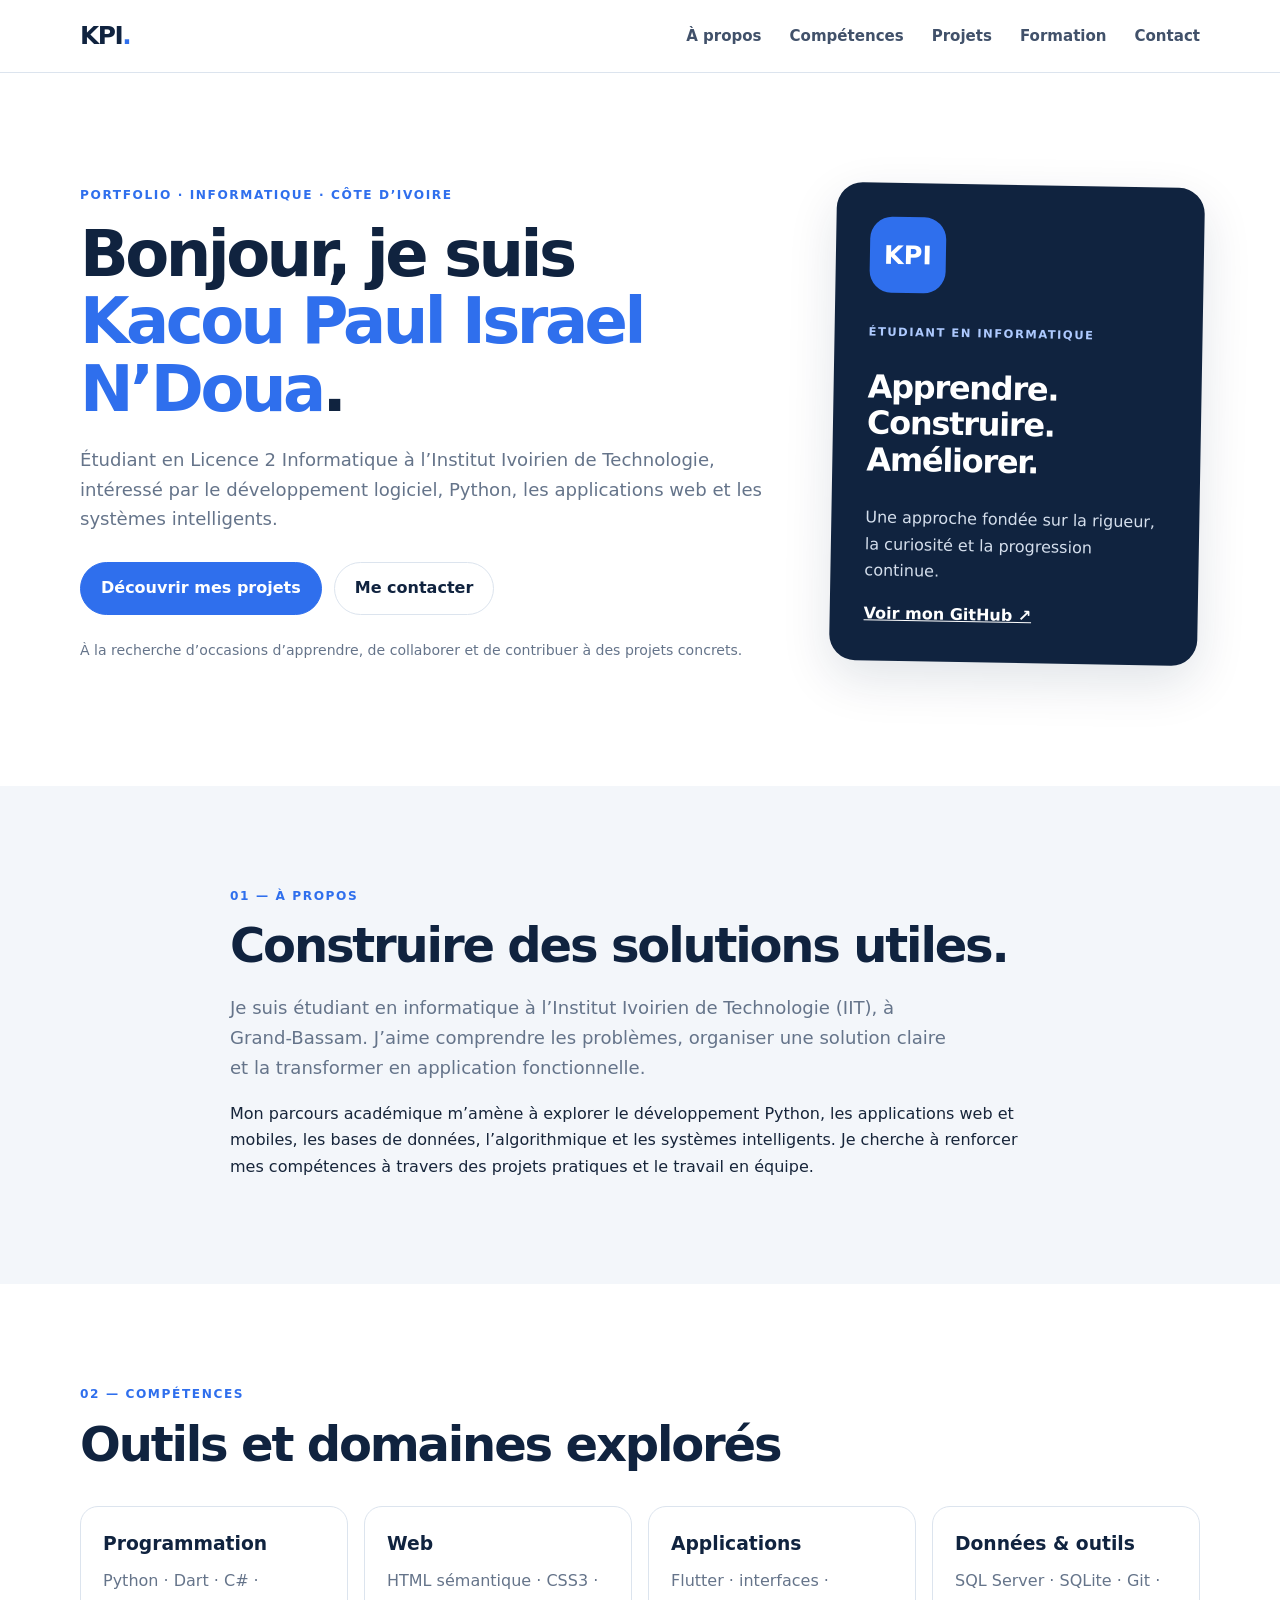
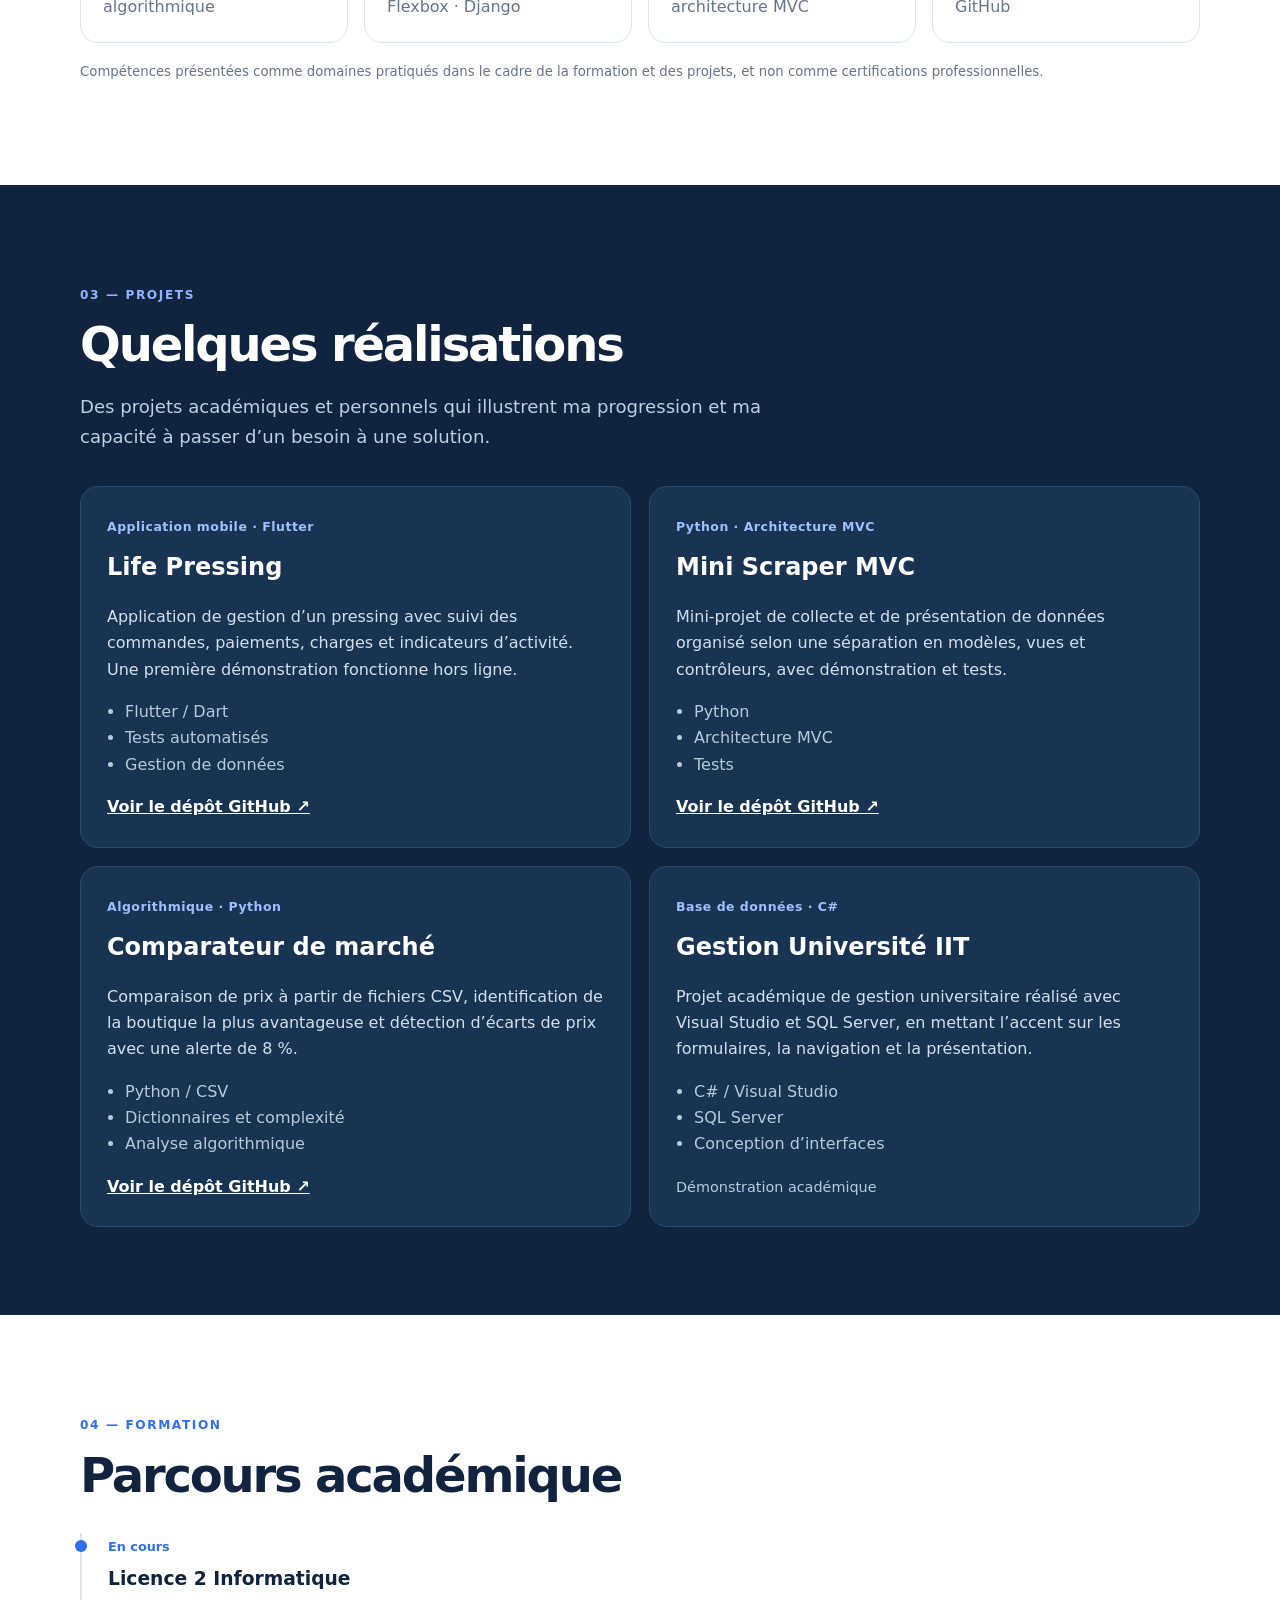
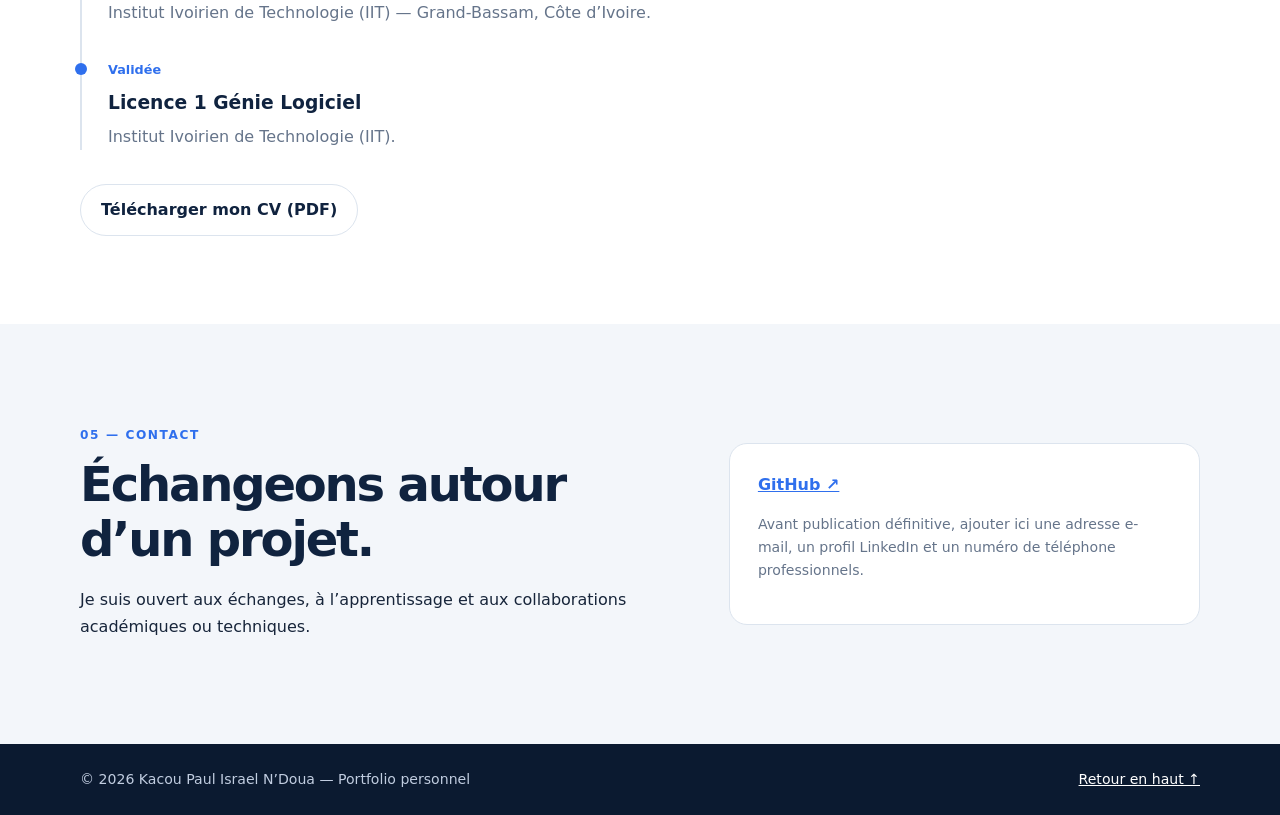
==== index.html @ eb64b31b "feat: publier portfolio et projets acadÃ©miques" ====
<!doctype html>
<html lang="fr">
<head>
  <meta charset="utf-8">
  <meta name="viewport" content="width=device-width, initial-scale=1">
  <meta name="description" content="Portfolio de Kacou Paul Israel N’Doua, étudiant en informatique à l’Institut Ivoirien de Technologie.">
  <meta name="theme-color" content="#10233f">
  <title>Kacou Paul Israel N’Doua — Portfolio</title>
  <link rel="stylesheet" href="style.css">
</head>
<body>
  <a class="skip-link" href="#contenu">Aller au contenu</a>
  <header class="site-header">
    <nav class="nav container" aria-label="Navigation principale">
      <a class="brand" href="#accueil" aria-label="Accueil">KPI<span>.</span></a>
      <button class="nav-toggle" aria-expanded="false" aria-controls="nav-links" aria-label="Ouvrir le menu">☰</button>
      <ul id="nav-links" class="nav-links">
        <li><a href="#apropos">À propos</a></li><li><a href="#competences">Compétences</a></li>
        <li><a href="#projets">Projets</a></li><li><a href="#formation">Formation</a></li><li><a href="#contact">Contact</a></li>
      </ul>
    </nav>
  </header>

  <main id="contenu">
    <section id="accueil" class="hero container">
      <div class="hero-copy">
        <p class="eyebrow">PORTFOLIO · INFORMATIQUE · CÔTE D’IVOIRE</p>
        <h1>Bonjour, je suis <span>Kacou Paul Israel N’Doua</span>.</h1>
        <p class="hero-lead">Étudiant en Licence 2 Informatique à l’Institut Ivoirien de Technologie, intéressé par le développement logiciel, Python, les applications web et les systèmes intelligents.</p>
        <div class="hero-actions"><a class="button primary" href="#projets">Découvrir mes projets</a><a class="button secondary" href="#contact">Me contacter</a></div>
        <p class="availability">À la recherche d’occasions d’apprendre, de collaborer et de contribuer à des projets concrets.</p>
      </div>
      <aside class="hero-card" aria-label="Présentation rapide">
        <div class="monogram">KPI</div><p class="card-label">ÉTUDIANT EN INFORMATIQUE</p><h2>Apprendre.<br>Construire.<br>Améliorer.</h2>
        <p>Une approche fondée sur la rigueur, la curiosité et la progression continue.</p>
        <a href="https://github.com/ndouakacoupaulisrael-boop" target="_blank" rel="noopener noreferrer">Voir mon GitHub ↗</a>
      </aside>
    </section>

    <section id="apropos" class="section section-soft"><div class="container narrow">
      <p class="eyebrow">01 — À PROPOS</p><h2 class="section-title">Construire des solutions utiles.</h2>
      <p class="section-intro">Je suis étudiant en informatique à l’Institut Ivoirien de Technologie (IIT), à Grand-Bassam. J’aime comprendre les problèmes, organiser une solution claire et la transformer en application fonctionnelle.</p>
      <p>Mon parcours académique m’amène à explorer le développement Python, les applications web et mobiles, les bases de données, l’algorithmique et les systèmes intelligents. Je cherche à renforcer mes compétences à travers des projets pratiques et le travail en équipe.</p>
    </div></section>

    <section id="competences" class="section container">
      <p class="eyebrow">02 — COMPÉTENCES</p><h2 class="section-title">Outils et domaines explorés</h2>
      <div class="skill-grid">
        <article class="skill-card"><h3>Programmation</h3><p>Python · Dart · C# · algorithmique</p></article>
        <article class="skill-card"><h3>Web</h3><p>HTML sémantique · CSS3 · Flexbox · Django</p></article>
        <article class="skill-card"><h3>Applications</h3><p>Flutter · interfaces · architecture MVC</p></article>
        <article class="skill-card"><h3>Données & outils</h3><p>SQL Server · SQLite · Git · GitHub</p></article>
      </div>
      <p class="small-note">Compétences présentées comme domaines pratiqués dans le cadre de la formation et des projets, et non comme certifications professionnelles.</p>
    </section>

    <section id="projets" class="section section-dark"><div class="container">
      <p class="eyebrow">03 — PROJETS</p><h2 class="section-title">Quelques réalisations</h2>
      <p class="section-intro">Des projets académiques et personnels qui illustrent ma progression et ma capacité à passer d’un besoin à une solution.</p>
      <div class="project-grid">
        <article class="project-card"><span class="project-type">Application mobile · Flutter</span><h3>Life Pressing</h3><p>Application de gestion d’un pressing avec suivi des commandes, paiements, charges et indicateurs d’activité. Une première démonstration fonctionne hors ligne.</p><ul><li>Flutter / Dart</li><li>Tests automatisés</li><li>Gestion de données</li></ul><a href="https://github.com/ndouakacoupaulisrael-boop/life-pressing" target="_blank" rel="noopener noreferrer">Voir le dépôt GitHub ↗</a></article>
        <article class="project-card"><span class="project-type">Python · Architecture MVC</span><h3>Mini Scraper MVC</h3><p>Mini-projet de collecte et de présentation de données organisé selon une séparation en modèles, vues et contrôleurs, avec démonstration et tests.</p><ul><li>Python</li><li>Architecture MVC</li><li>Tests</li></ul><a href="https://github.com/ndouakacoupaulisrael-boop/mini-scraper-mvc" target="_blank" rel="noopener noreferrer">Voir le dépôt GitHub ↗</a></article>
        <article class="project-card"><span class="project-type">Algorithmique · Python</span><h3>Comparateur de marché</h3><p>Comparaison de prix à partir de fichiers CSV, identification de la boutique la plus avantageuse et détection d’écarts de prix avec une alerte de 8 %.</p><ul><li>Python / CSV</li><li>Dictionnaires et complexité</li><li>Analyse algorithmique</li></ul><a href="https://github.com/ndouakacoupaulisrael-boop/comparateur-marche-algorithmique" target="_blank" rel="noopener noreferrer">Voir le dépôt GitHub ↗</a></article>
        <article class="project-card"><span class="project-type">Base de données · C#</span><h3>Gestion Université IIT</h3><p>Projet académique de gestion universitaire réalisé avec Visual Studio et SQL Server, en mettant l’accent sur les formulaires, la navigation et la présentation.</p><ul><li>C# / Visual Studio</li><li>SQL Server</li><li>Conception d’interfaces</li></ul><span class="project-private">Démonstration académique</span></article>
      </div>
    </div></section>

    <section id="formation" class="section container">
      <p class="eyebrow">04 — FORMATION</p><h2 class="section-title">Parcours académique</h2>
      <div class="timeline"><article><span>En cours</span><h3>Licence 2 Informatique</h3><p>Institut Ivoirien de Technologie (IIT) — Grand-Bassam, Côte d’Ivoire.</p></article><article><span>Validée</span><h3>Licence 1 Génie Logiciel</h3><p>Institut Ivoirien de Technologie (IIT).</p></article></div>
      <a class="button secondary" href="cv.pdf" download>Télécharger mon CV (PDF)</a>
    </section>

    <section id="contact" class="section section-soft"><div class="container contact-layout">
      <div><p class="eyebrow">05 — CONTACT</p><h2 class="section-title">Échangeons autour d’un projet.</h2><p>Je suis ouvert aux échanges, à l’apprentissage et aux collaborations académiques ou techniques.</p></div>
      <div class="contact-card"><a href="https://github.com/ndouakacoupaulisrael-boop" target="_blank" rel="noopener noreferrer">GitHub ↗</a><p class="contact-placeholder">Avant publication définitive, ajouter ici une adresse e-mail, un profil LinkedIn et un numéro de téléphone professionnels.</p></div>
    </div></section>
  </main>
  <footer class="footer"><div class="container"><p>© <span id="year">2026</span> Kacou Paul Israel N’Doua — Portfolio personnel</p><a href="#accueil">Retour en haut ↑</a></div></footer>
  <script src="script.js" defer></script>
</body>
</html>
---- style.css ----
:root{--navy:#10233f;--navy-2:#183657;--blue:#2f6fed;--ink:#17253a;--muted:#65748a;--line:#dce4ee;--paper:#fff;--soft:#f3f6fa;--radius:18px;--shadow:0 18px 50px rgba(10,35,65,.12)}
*{box-sizing:border-box}html{scroll-behavior:smooth;scroll-padding-top:84px}body{margin:0;color:var(--ink);font-family:Inter,ui-sans-serif,system-ui,-apple-system,"Segoe UI",sans-serif;line-height:1.65}a{color:inherit}.container{width:min(1120px,calc(100% - 40px));margin-inline:auto}.narrow{max-width:820px}.skip-link{position:absolute;left:-999px;top:8px;background:#fff;padding:10px;z-index:20}.skip-link:focus{left:10px}.site-header{position:sticky;top:0;z-index:10;background:rgba(255,255,255,.94);backdrop-filter:blur(14px);border-bottom:1px solid var(--line)}.nav{height:72px;display:flex;align-items:center;justify-content:space-between}.brand{text-decoration:none;font-size:1.55rem;font-weight:850;letter-spacing:-.06em;color:var(--navy)}.brand span{color:var(--blue)}.nav-links{display:flex;gap:28px;list-style:none;margin:0;padding:0}.nav-links a{text-decoration:none;font-size:.94rem;font-weight:650;color:#41516a}.nav-links a:hover,.nav-links a:focus{color:var(--blue)}.nav-toggle{display:none;border:0;background:transparent;font-size:1.5rem}.hero{display:grid;grid-template-columns:1.3fr .7fr;gap:70px;align-items:center;padding-block:100px 110px}.eyebrow{color:var(--blue);font-size:.76rem;font-weight:800;letter-spacing:.13em}.hero h1{font-size:clamp(2.5rem,5vw,4.55rem);line-height:1.05;letter-spacing:-.055em;margin:16px 0 22px;color:var(--navy)}.hero h1 span{color:var(--blue)}.hero-lead,.section-intro{font-size:1.13rem;color:var(--muted);max-width:720px}.hero-actions{display:flex;gap:12px;flex-wrap:wrap;margin-top:28px}.button{display:inline-flex;align-items:center;justify-content:center;padding:12px 20px;border-radius:999px;text-decoration:none;font-weight:750;border:1px solid var(--line)}.button.primary{background:var(--blue);color:#fff;border-color:var(--blue)}.button.secondary{background:#fff;color:var(--navy)}.availability{font-size:.88rem;color:var(--muted);margin-top:24px}.hero-card{background:var(--navy);color:#fff;padding:34px;border-radius:26px;box-shadow:var(--shadow);transform:rotate(1deg)}.monogram{display:grid;place-items:center;width:76px;height:76px;border-radius:22px;background:#2f6fed;font-weight:900;font-size:1.6rem}.card-label{font-size:.72rem;letter-spacing:.13em;color:#aecaff;font-weight:800;margin-top:30px}.hero-card h2{font-size:2rem;line-height:1.15;letter-spacing:-.04em}.hero-card p:not(.card-label){color:#d4deec}.hero-card a{color:#fff;font-weight:700}.section{padding-block:88px}.section-soft{background:var(--soft)}.section-title{font-size:clamp(2rem,4vw,3rem);letter-spacing:-.045em;line-height:1.15;color:var(--navy);margin:10px 0 20px}.skill-grid{display:grid;grid-template-columns:repeat(4,1fr);gap:16px;margin-top:34px}.skill-card{border:1px solid var(--line);padding:22px;border-radius:var(--radius);background:white}.skill-card h3{margin:0 0 8px;color:var(--navy)}.skill-card p{margin:0;color:var(--muted)}.small-note{font-size:.83rem;color:var(--muted);margin-top:18px}.section-dark{background:var(--navy);color:#fff}.section-dark .section-title{color:#fff}.section-dark .section-intro{color:#bfcee1}.section-dark .eyebrow{color:#8fb6ff}.project-grid{display:grid;grid-template-columns:repeat(2,1fr);gap:18px;margin-top:34px}.project-card{background:#193453;border:1px solid #2c496b;border-radius:var(--radius);padding:26px}.project-type{color:#9fc0ff;font-size:.78rem;font-weight:750;letter-spacing:.04em}.project-card h3{font-size:1.5rem;margin:9px 0}.project-card p{color:#d4dfed}.project-card ul{padding-left:18px;color:#b8c9dd}.project-card a{color:#fff;font-weight:750}.project-private{color:#b8c9dd;font-size:.9rem}.timeline{border-left:2px solid var(--line);padding-left:26px;margin:30px 0 34px}.timeline article{position:relative;margin:0 0 30px}.timeline article:before{content:"";position:absolute;width:12px;height:12px;border-radius:50%;background:var(--blue);left:-33px;top:7px}.timeline span{color:var(--blue);font-weight:800;font-size:.8rem}.timeline h3{margin:5px 0;color:var(--navy)}.timeline p{margin:0;color:var(--muted)}.contact-layout{display:grid;grid-template-columns:1fr .8fr;gap:60px;align-items:center}.contact-card{background:#fff;border:1px solid var(--line);padding:28px;border-radius:var(--radius)}.contact-card>a{font-weight:800;color:var(--blue)}.contact-placeholder{font-size:.88rem;color:var(--muted)}.footer{background:#0b1a30;color:#c1cde0;padding:24px 0}.footer .container{display:flex;justify-content:space-between;gap:20px;align-items:center}.footer p{margin:0;font-size:.88rem}.footer a{font-size:.88rem;color:#fff}
@media(max-width:850px){.hero{grid-template-columns:1fr;gap:36px;padding-block:70px}.hero-card{max-width:500px;transform:none}.skill-grid{grid-template-columns:repeat(2,1fr)}.contact-layout{grid-template-columns:1fr;gap:20px}}
@media(max-width:620px){.container{width:min(100% - 28px,1120px)}.nav{height:64px}.nav-toggle{display:block}.nav-links{display:none;position:absolute;top:64px;left:0;right:0;background:#fff;border-bottom:1px solid var(--line);padding:18px 24px 24px;flex-direction:column;gap:12px}.nav-links.open{display:flex}.hero{padding-block:55px 70px}.hero h1{font-size:2.55rem}.section{padding-block:66px}.skill-grid,.project-grid{grid-template-columns:1fr}.footer .container{align-items:flex-start;flex-direction:column;gap:8px}}
@media print{.site-header,.hero-actions,.footer,.button{display:none!important}body{font-size:11pt}.hero,.section{padding:20px 0}.section-dark{background:#fff;color:#111}.section-dark .section-title,.project-card h3{color:#111}.project-card{background:#fff;border-color:#bbb}.project-card p,.project-card ul{color:#333}}
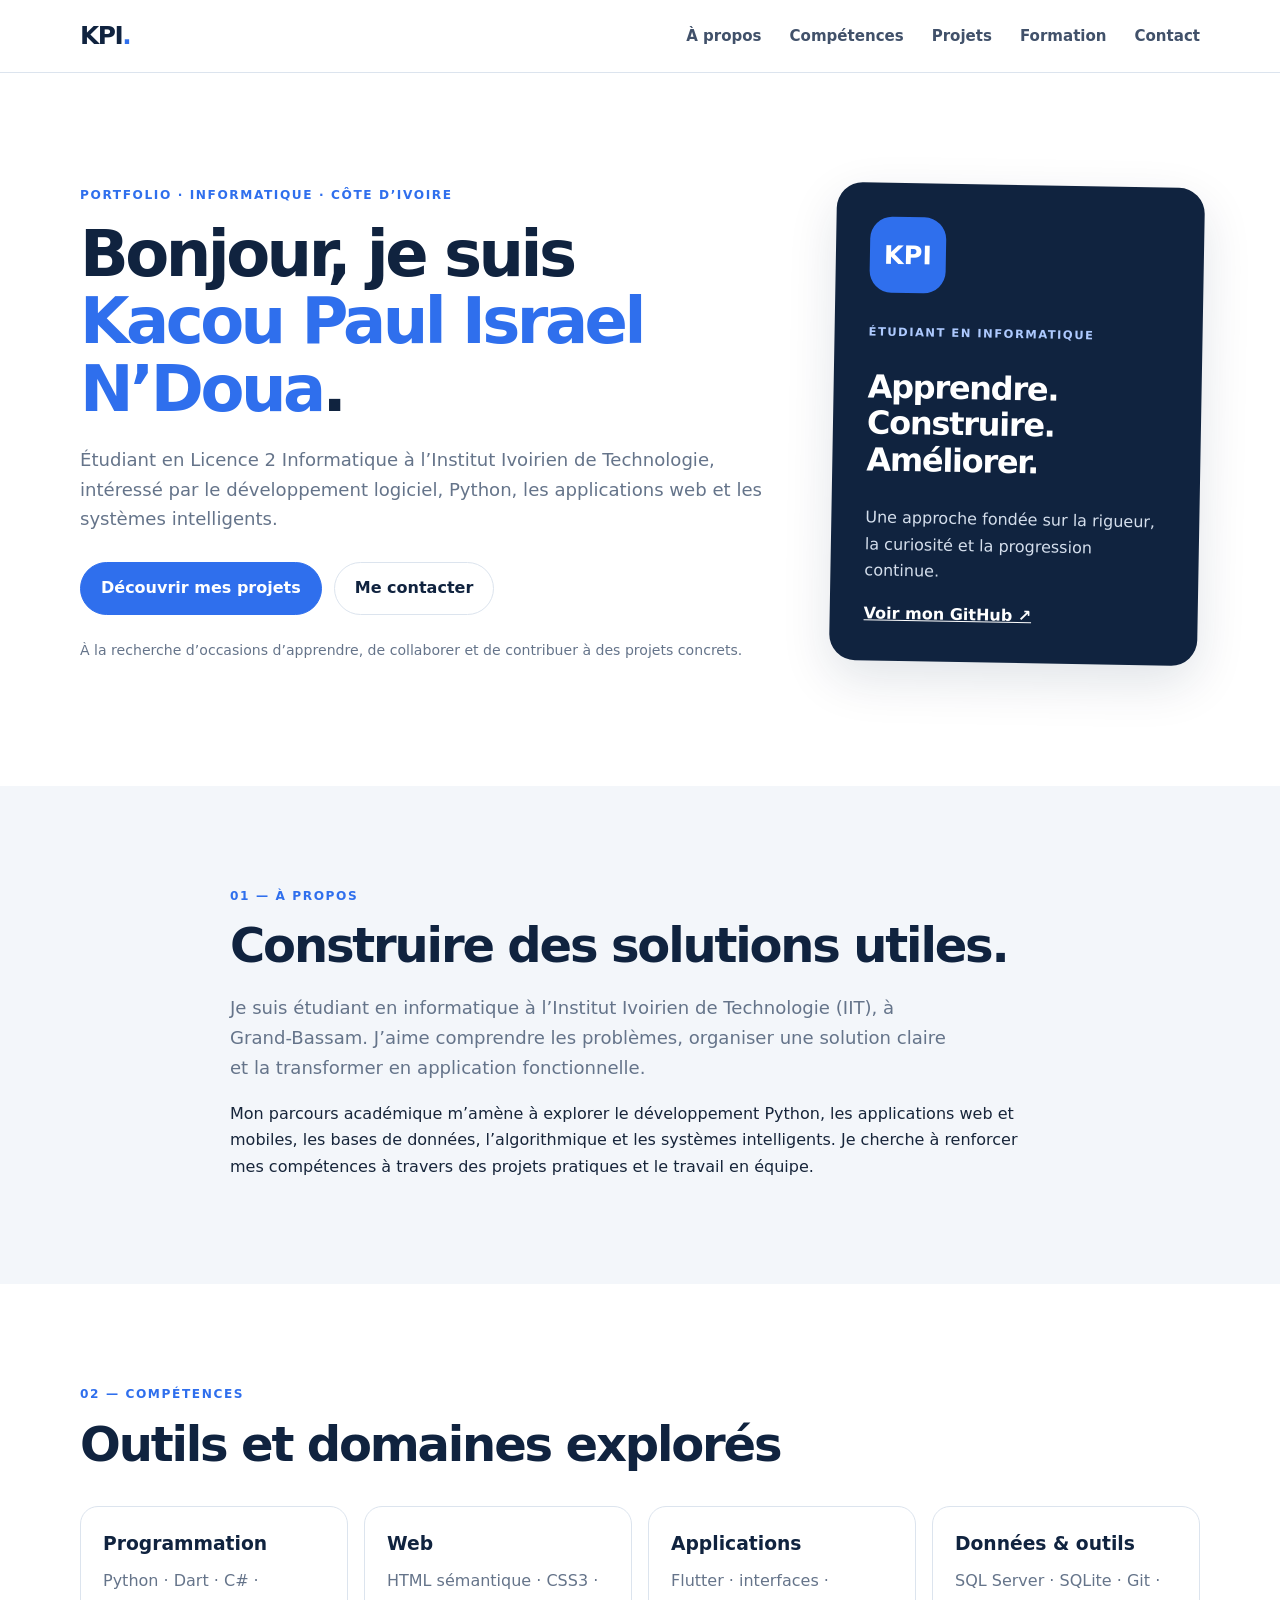
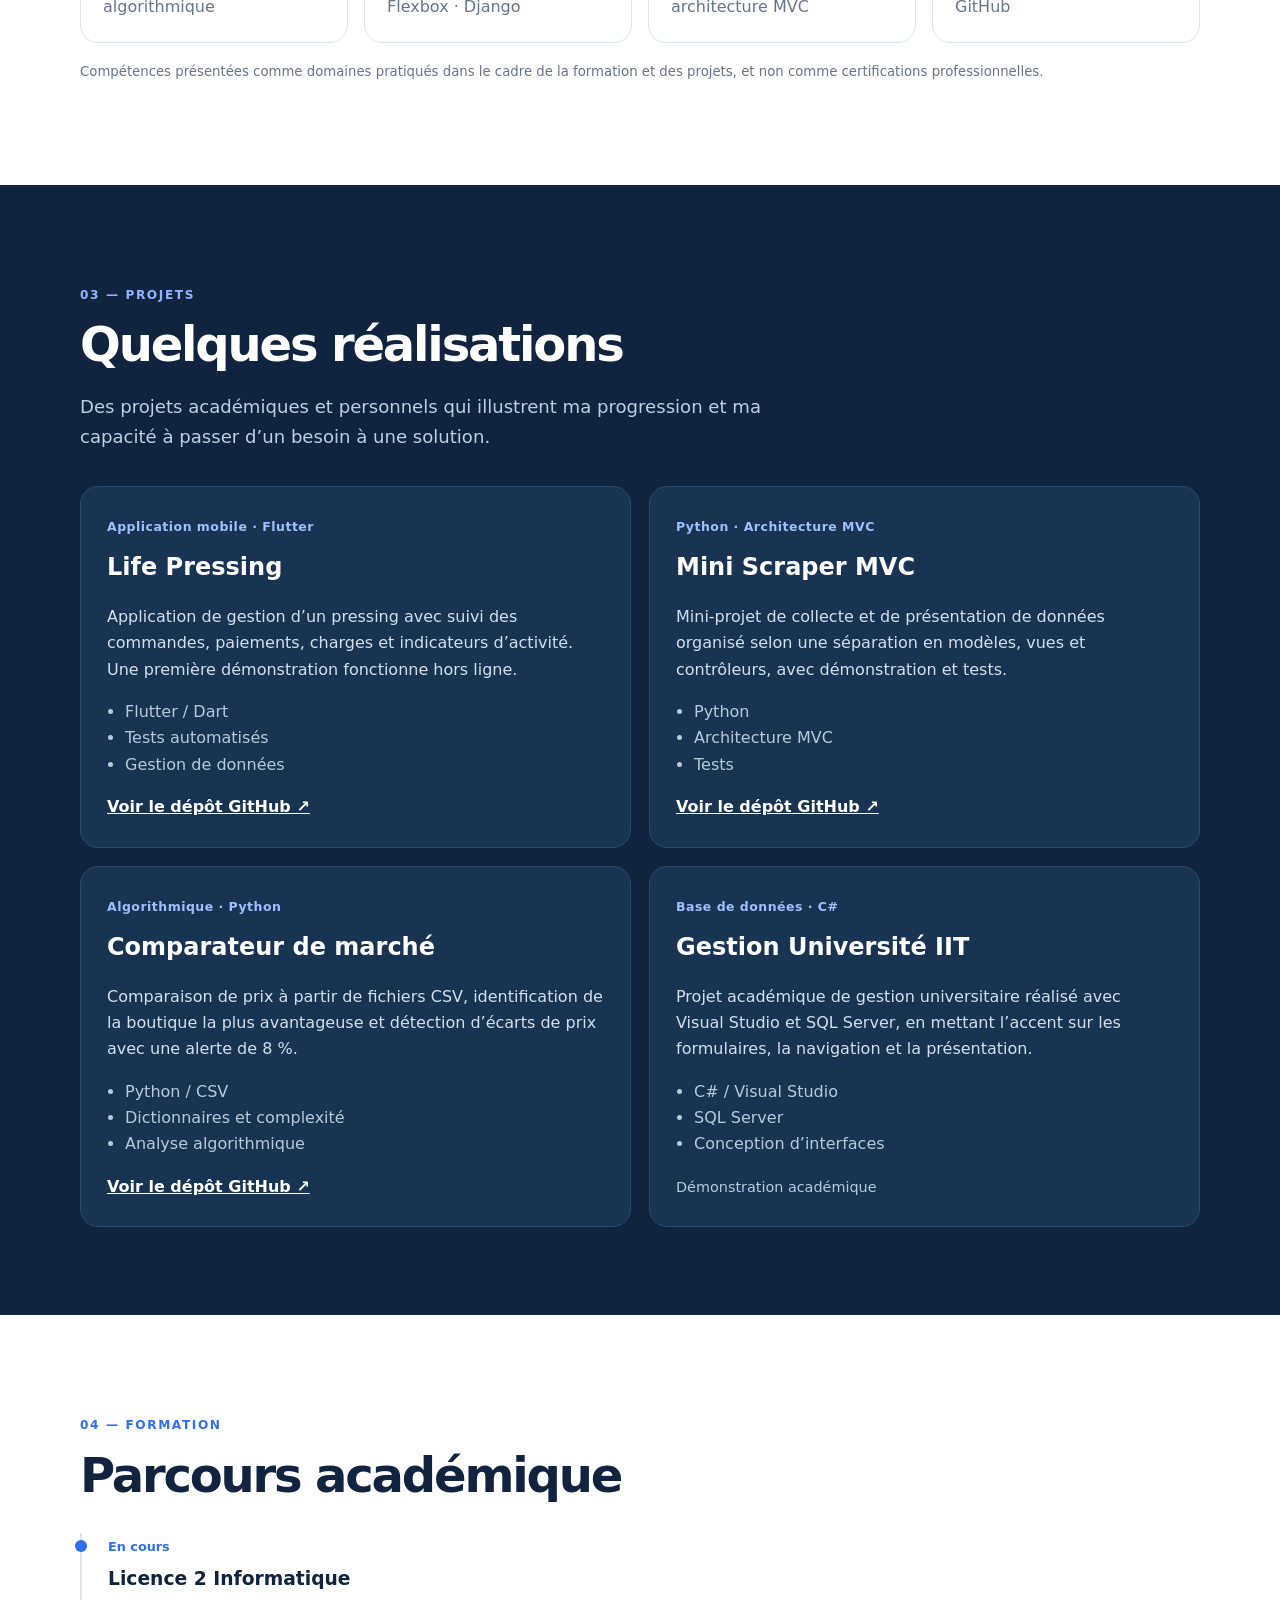
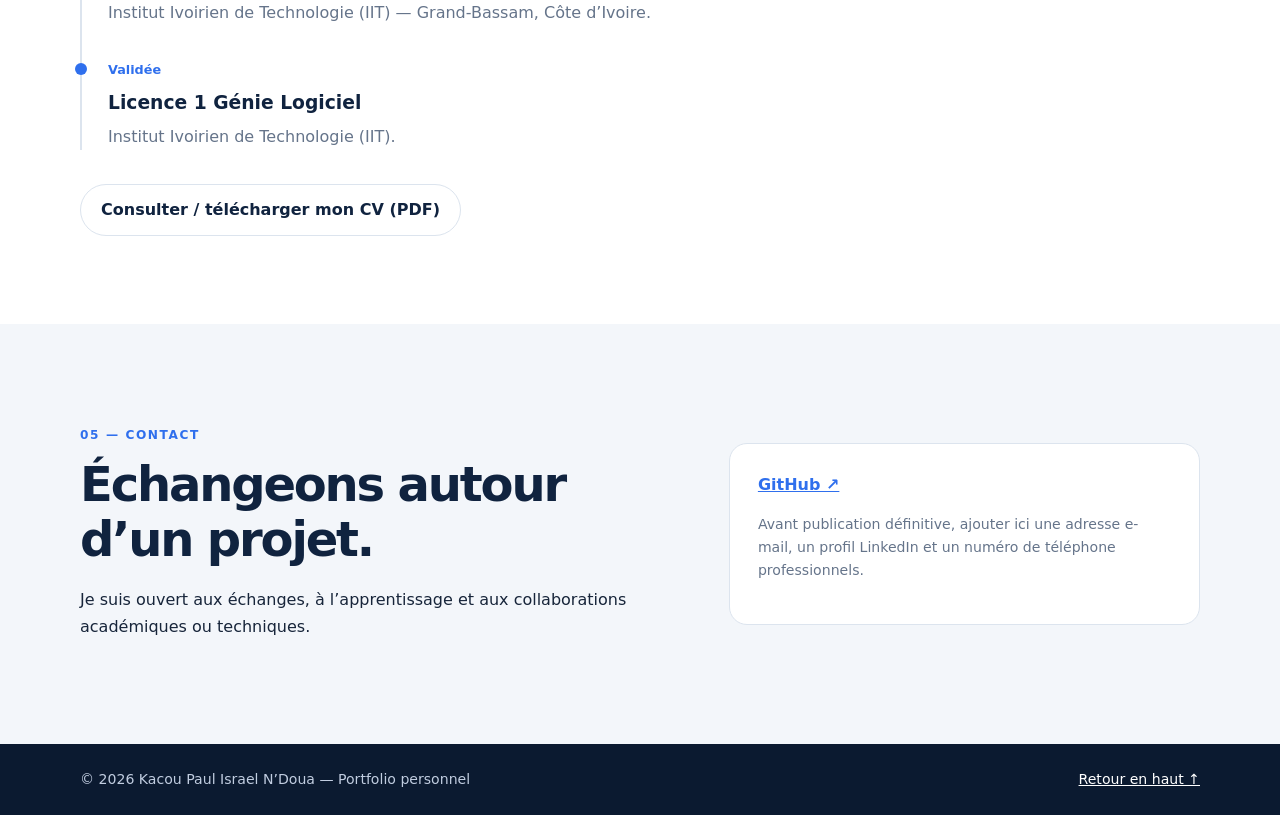
==== commit 821cd924: "fix: rendre le CV PDF accessible depuis le portfolio" ====
--- a/index.html
+++ b/index.html
@@ -68,7 +68,7 @@
     <section id="formation" class="section container">
       <p class="eyebrow">04 — FORMATION</p><h2 class="section-title">Parcours académique</h2>
       <div class="timeline"><article><span>En cours</span><h3>Licence 2 Informatique</h3><p>Institut Ivoirien de Technologie (IIT) — Grand-Bassam, Côte d’Ivoire.</p></article><article><span>Validée</span><h3>Licence 1 Génie Logiciel</h3><p>Institut Ivoirien de Technologie (IIT).</p></article></div>
-      <a class="button secondary" href="cv.pdf" download>Télécharger mon CV (PDF)</a>
+      <a class="button secondary" href="https://raw.githubusercontent.com/ndouakacoupaulisrael-boop/formation-developpeur/main/cv.pdf" target="_blank" rel="noopener noreferrer">Consulter / télécharger mon CV (PDF)</a>
     </section>
 
     <section id="contact" class="section section-soft"><div class="container contact-layout">
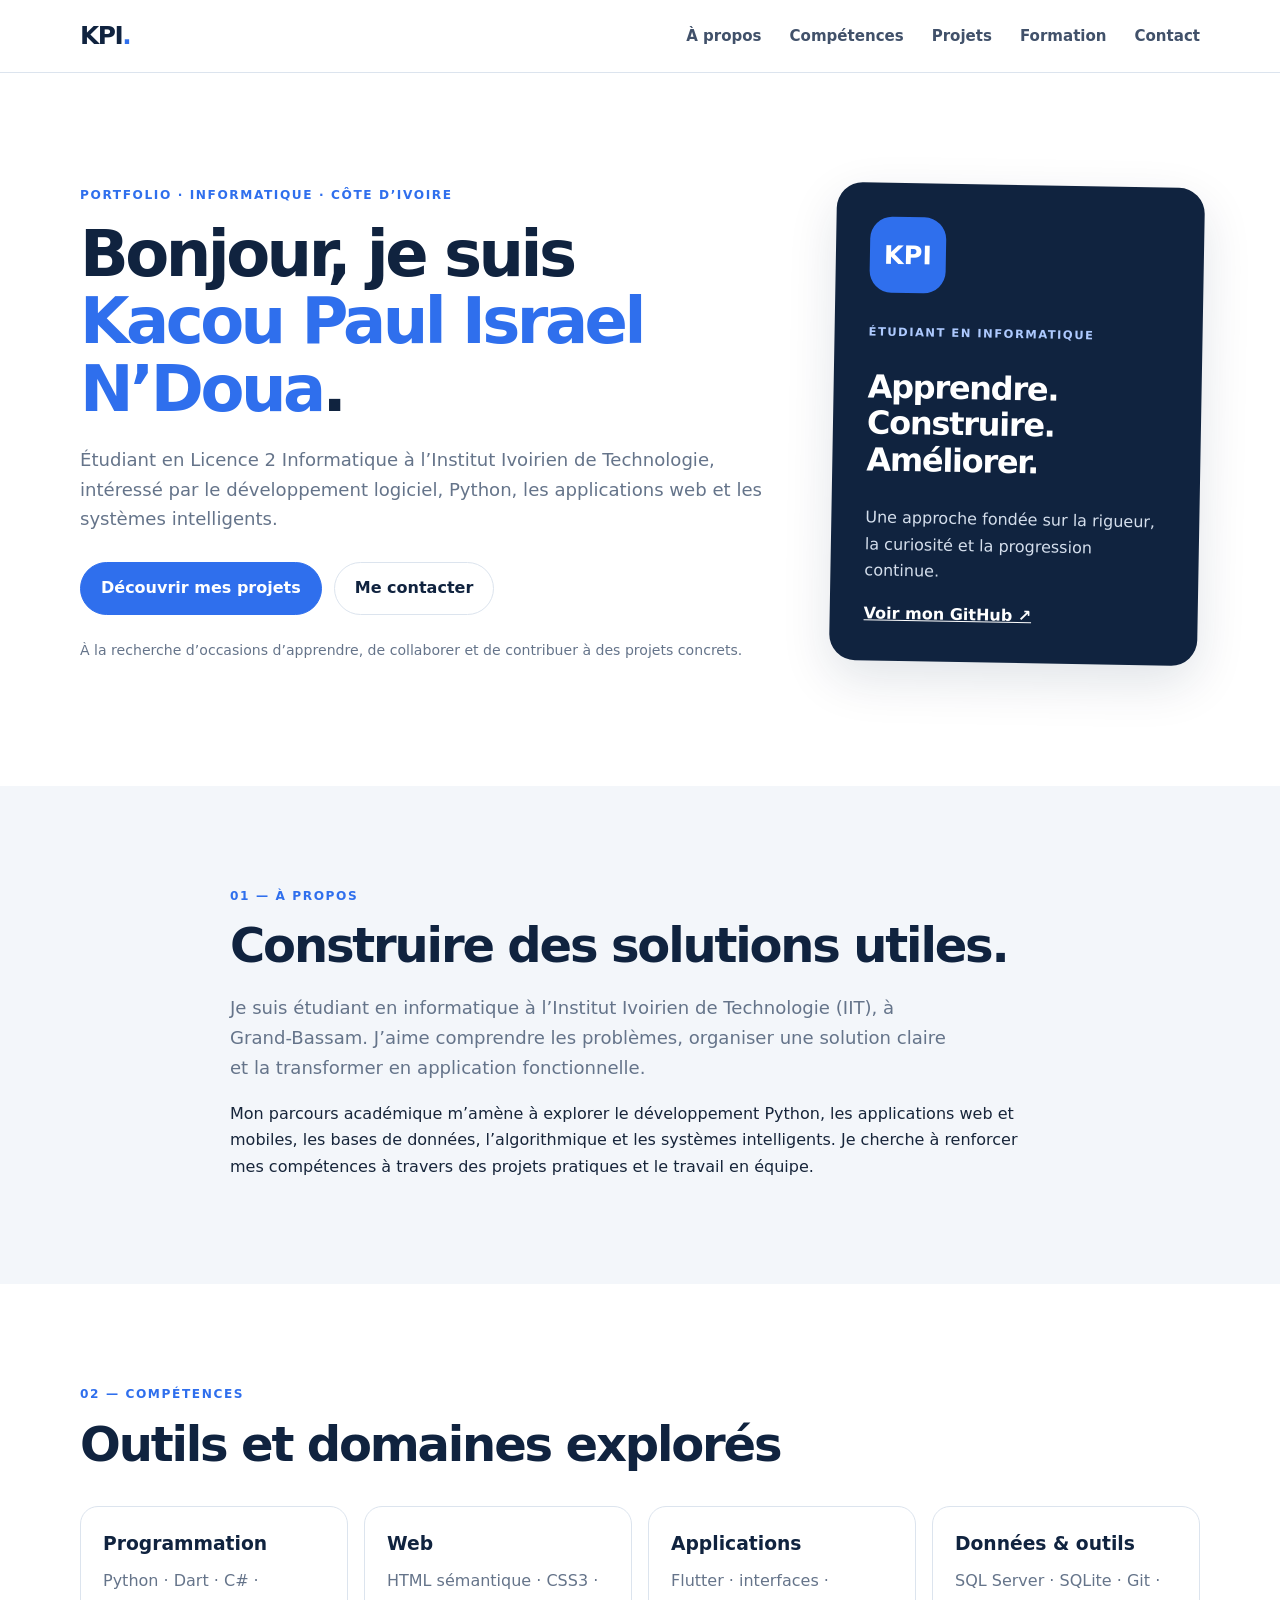
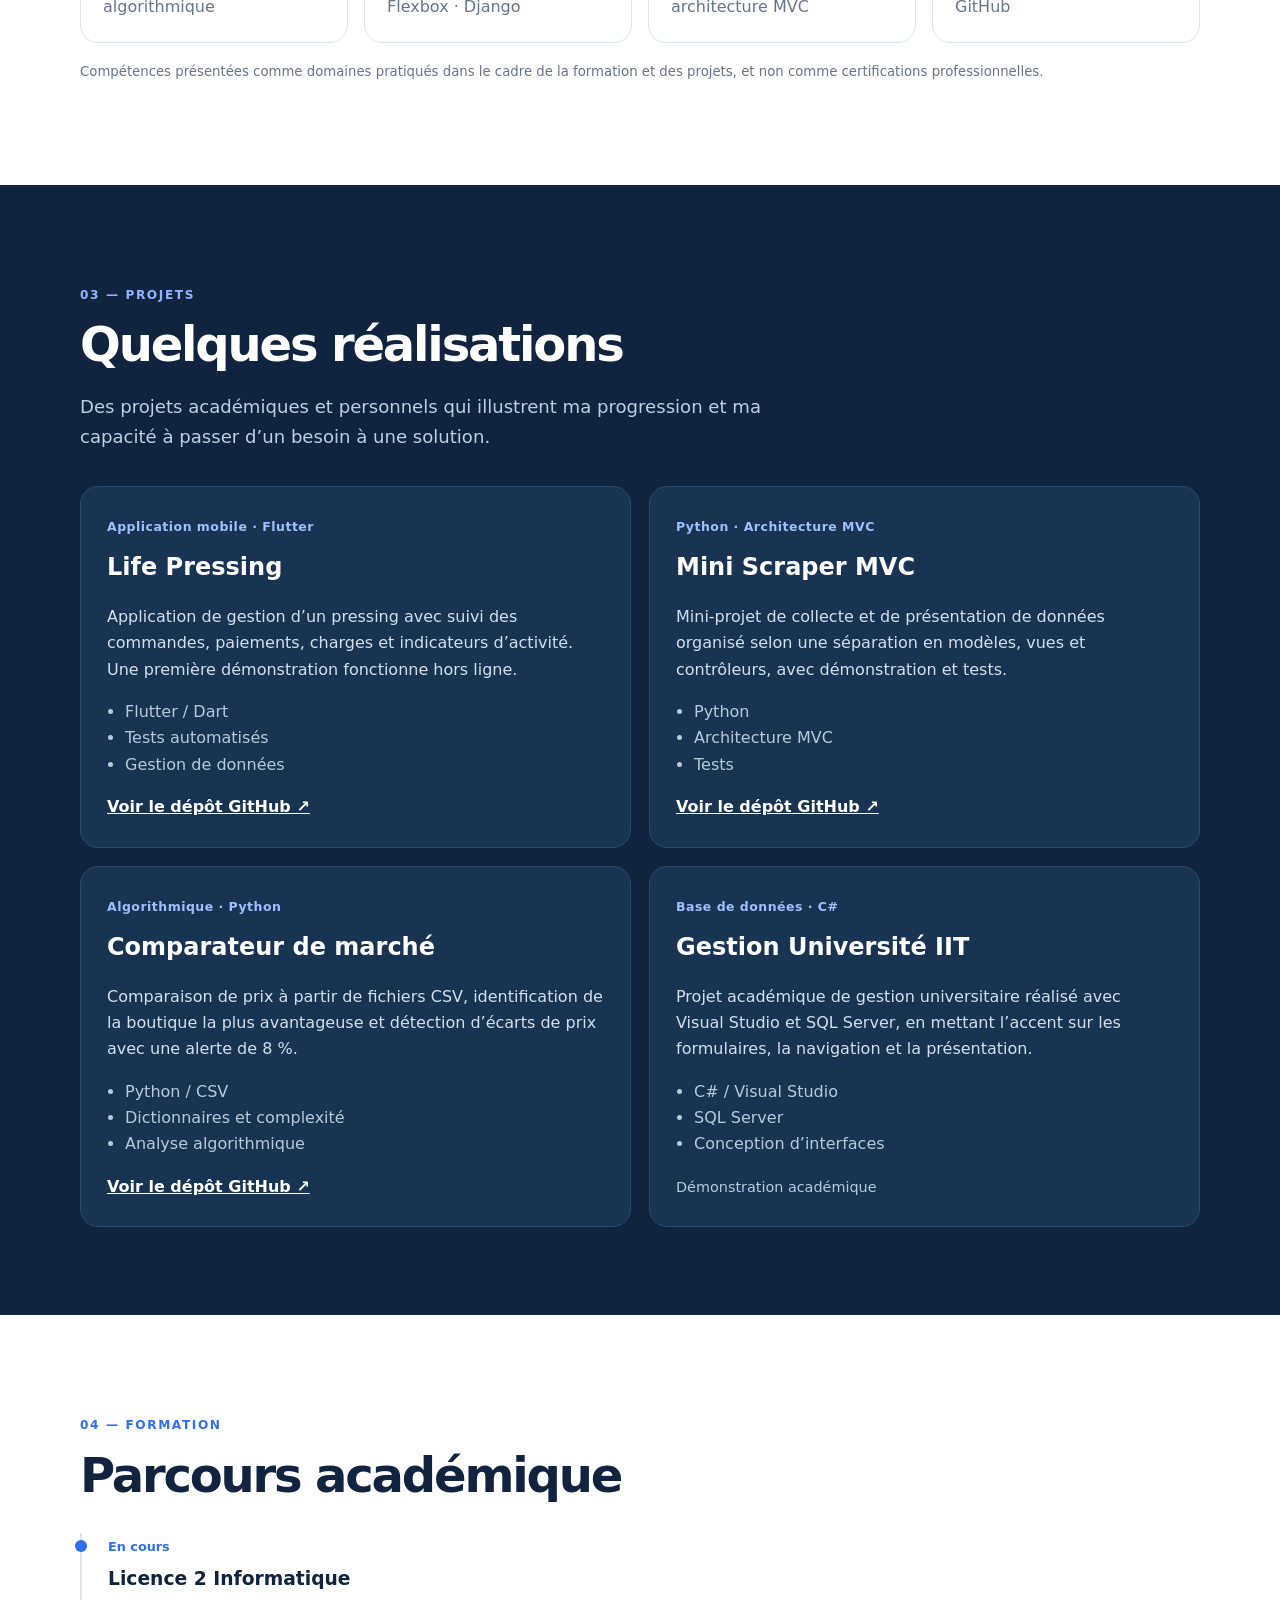
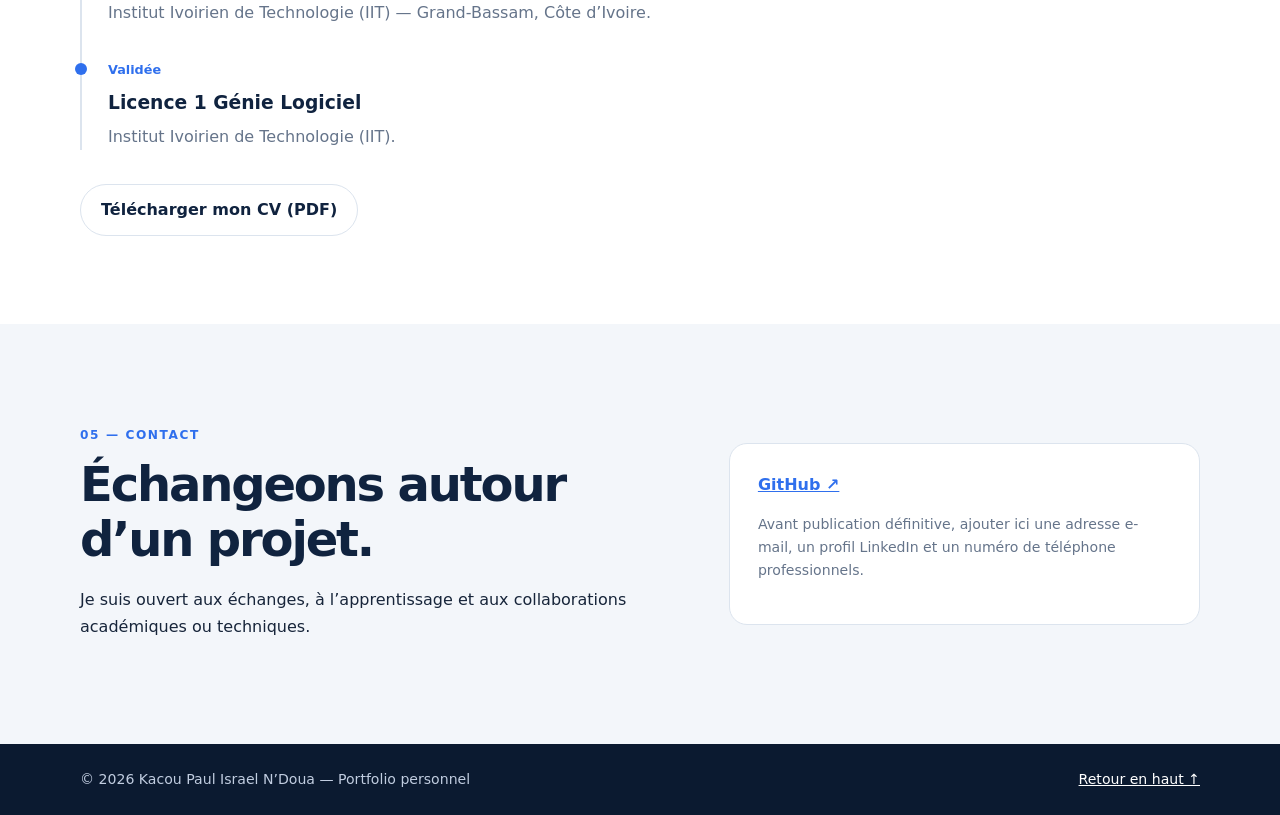
==== commit 96e380bf: "Fix CV PDF download link in portfolio" ====
--- a/index.html
+++ b/index.html
@@ -68,7 +68,7 @@
     <section id="formation" class="section container">
       <p class="eyebrow">04 — FORMATION</p><h2 class="section-title">Parcours académique</h2>
       <div class="timeline"><article><span>En cours</span><h3>Licence 2 Informatique</h3><p>Institut Ivoirien de Technologie (IIT) — Grand-Bassam, Côte d’Ivoire.</p></article><article><span>Validée</span><h3>Licence 1 Génie Logiciel</h3><p>Institut Ivoirien de Technologie (IIT).</p></article></div>
-      <a class="button secondary" href="https://raw.githubusercontent.com/ndouakacoupaulisrael-boop/formation-developpeur/main/cv.pdf" target="_blank" rel="noopener noreferrer">Consulter / télécharger mon CV (PDF)</a>
+      <a class="button secondary" href="cv.pdf" download="CV-Kacou-Paul-Israel-NDoua.pdf">Télécharger mon CV (PDF)</a>
     </section>
 
     <section id="contact" class="section section-soft"><div class="container contact-layout">
